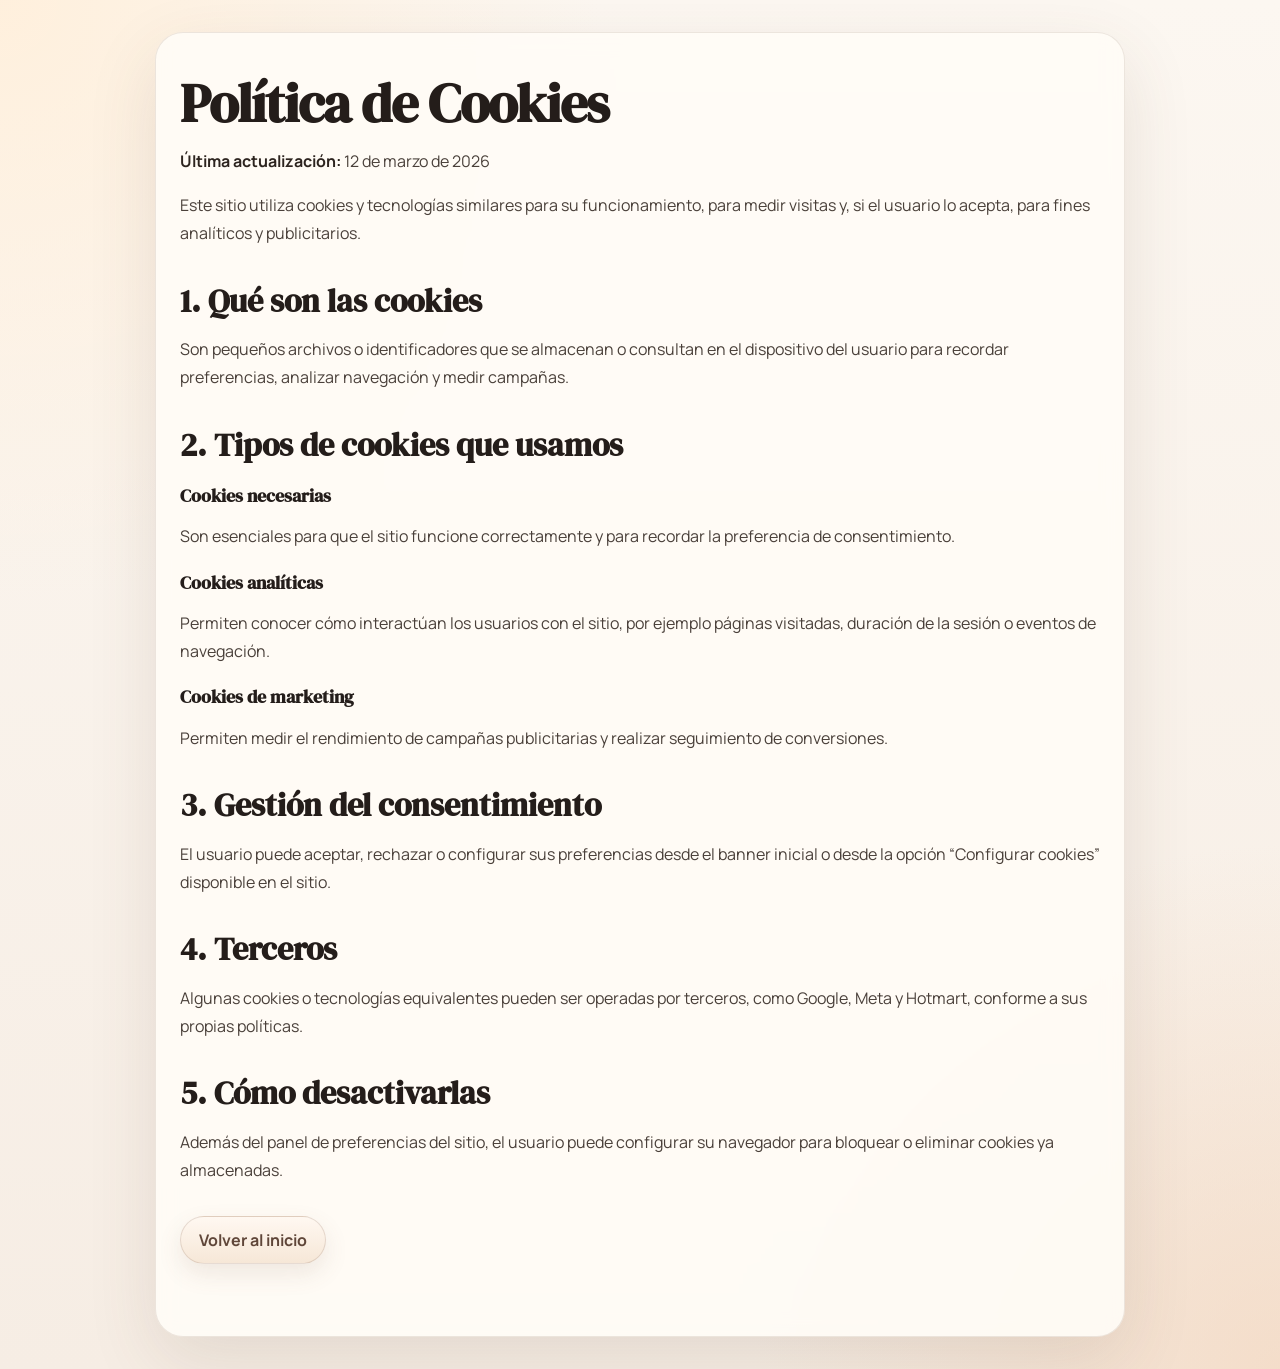
==== cookies.html @ 30d600c0 "feat: add legal pages and refine legal styles" ====
<!doctype html>
<html lang="es">
<head>
  <meta charset="UTF-8" />
  <meta name="viewport" content="width=device-width, initial-scale=1.0" />
  <title>Política de Cookies</title>
  <link rel="stylesheet" href="./legal.css" />
</head>
<body>
  <main class="legal-page">
    <h1>Política de Cookies</h1>
    <p><strong>Última actualización:</strong> 12 de marzo de 2026</p>

    <p>
      Este sitio utiliza cookies y tecnologías similares para su funcionamiento, para medir visitas
      y, si el usuario lo acepta, para fines analíticos y publicitarios.
    </p>

    <h2>1. Qué son las cookies</h2>
    <p>
      Son pequeños archivos o identificadores que se almacenan o consultan en el dispositivo del usuario
      para recordar preferencias, analizar navegación y medir campañas.
    </p>

    <h2>2. Tipos de cookies que usamos</h2>

    <h3>Cookies necesarias</h3>
    <p>
      Son esenciales para que el sitio funcione correctamente y para recordar la preferencia de consentimiento.
    </p>

    <h3>Cookies analíticas</h3>
    <p>
      Permiten conocer cómo interactúan los usuarios con el sitio, por ejemplo páginas visitadas, duración
      de la sesión o eventos de navegación.
    </p>

    <h3>Cookies de marketing</h3>
    <p>
      Permiten medir el rendimiento de campañas publicitarias y realizar seguimiento de conversiones.
    </p>

    <h2>3. Gestión del consentimiento</h2>
    <p>
      El usuario puede aceptar, rechazar o configurar sus preferencias desde el banner inicial o desde la opción
      “Configurar cookies” disponible en el sitio.
    </p>

    <h2>4. Terceros</h2>
    <p>
      Algunas cookies o tecnologías equivalentes pueden ser operadas por terceros, como Google, Meta y Hotmart,
      conforme a sus propias políticas.
    </p>

    <h2>5. Cómo desactivarlas</h2>
    <p>
      Además del panel de preferencias del sitio, el usuario puede configurar su navegador para bloquear o eliminar
      cookies ya almacenadas.
    </p>

    <p><a href="./index.html">Volver al inicio</a></p>
  </main>
</body>
</html>
---- legal.css ----
@import url("https://fonts.googleapis.com/css2?family=DM+Serif+Display:ital@0;1&family=Manrope:wght@400;500;700;800&display=swap");

body:has(.legal-page) {
  margin: 0;
  font-family: "Manrope", sans-serif;
  background:
    radial-gradient(circle at top left, rgba(255, 239, 219, 0.92) 0%, transparent 32%),
    radial-gradient(circle at bottom right, rgba(242, 208, 180, 0.55) 0%, transparent 28%),
    linear-gradient(180deg, #fcf7f1 0%, #f6ede4 100%);
  color: #332b27;
}

.legal-footer {
  border-top: 1px solid rgba(0,0,0,0.08);
  margin-top: 64px;
  padding: 28px 20px 40px;
  background: #faf7f4;
  color: #4a403a;
}

.legal-footer__inner {
  max-width: 1100px;
  margin: 0 auto;
}

.legal-footer__copy {
  margin: 0 0 12px;
  font-size: 14px;
}

.legal-footer__nav {
  display: flex;
  flex-wrap: wrap;
  gap: 12px 18px;
  margin-bottom: 14px;
}

.legal-footer__nav a,
.legal-footer__nav button {
  font: inherit;
  font-size: 14px;
  color: #7b5c4b;
  background: none;
  border: none;
  padding: 0;
  cursor: pointer;
  text-decoration: underline;
}

.legal-footer__disclaimer {
  font-size: 13px;
  line-height: 1.6;
  max-width: 850px;
  opacity: 0.9;
}

/* Banner */
.cookie-banner {
  position: fixed;
  left: 20px;
  right: 20px;
  bottom: 20px;
  z-index: 9999;
  max-width: 980px;
  margin: 0 auto;
  background: #fffaf6;
  border: 1px solid rgba(0,0,0,0.08);
  box-shadow: 0 18px 40px rgba(0,0,0,0.12);
  border-radius: 18px;
  padding: 18px;
}

.cookie-banner[hidden] {
  display: none !important;
}

.cookie-banner__title {
  margin: 0 0 8px;
  font-size: 18px;
  color: #3e312b;
}

.cookie-banner__text {
  margin: 0 0 14px;
  font-size: 14px;
  line-height: 1.6;
  color: #5a4d46;
  max-width: 820px;
}

.cookie-banner__actions {
  display: flex;
  flex-wrap: wrap;
  gap: 10px;
}

.cookie-btn {
  border-radius: 999px;
  padding: 11px 16px;
  border: 1px solid rgba(0,0,0,0.08);
  cursor: pointer;
  font: inherit;
}

.cookie-btn--primary {
  background: #7b5c4b;
  color: white;
}

.cookie-btn--secondary {
  background: white;
  color: #4a403a;
}

.cookie-btn--ghost {
  background: transparent;
  color: #7b5c4b;
}

/* Modal simple */
.cookie-modal {
  position: fixed;
  inset: 0;
  z-index: 10000;
  background: rgba(0,0,0,0.45);
  display: grid;
  place-items: center;
  padding: 20px;
}

.cookie-modal[hidden] {
  display: none !important;
}

.cookie-modal__panel {
  width: min(680px, 100%);
  background: #fff;
  border-radius: 20px;
  padding: 24px;
  box-shadow: 0 24px 60px rgba(0,0,0,0.18);
}

.cookie-modal__title {
  margin-top: 0;
}

.cookie-option {
  border: 1px solid rgba(0,0,0,0.08);
  border-radius: 14px;
  padding: 14px;
  margin-bottom: 12px;
}

.cookie-option strong {
  display: block;
  margin-bottom: 6px;
}

.cookie-option label {
  display: flex;
  gap: 10px;
  align-items: flex-start;
}

.legal-page {
  width: min(920px, calc(100% - 32px));
  margin: 32px auto;
  padding: 40px 24px 56px;
  color: #332b27;
  line-height: 1.75;
  background: rgba(255, 252, 247, 0.9);
  border: 1px solid rgba(122, 92, 75, 0.14);
  border-radius: 28px;
  box-shadow: 0 24px 70px rgba(92, 64, 46, 0.12);
  backdrop-filter: blur(10px);
}

.legal-page h1,
.legal-page h2,
.legal-page h3 {
  color: #241d1a;
  font-family: "DM Serif Display", serif;
  line-height: 1.15;
}

.legal-page h1 {
  margin: 0 0 0.8rem;
  font-size: clamp(2.1rem, 5vw, 3.35rem);
  letter-spacing: -0.02em;
}

.legal-page h2 {
  margin: 2.2rem 0 0.7rem;
  font-size: clamp(1.45rem, 3vw, 2rem);
}

.legal-page h3 {
  margin: 1.35rem 0 0.45rem;
  font-size: 1.15rem;
}

.legal-page p,
.legal-page li {
  font-size: 1rem;
  color: #4a403a;
}

.legal-page p:first-of-type {
  margin-top: 0;
}

.legal-page strong {
  color: #2d241f;
}

.legal-page ul {
  padding-left: 1.2rem;
  margin: 0.85rem 0 0;
}

.legal-page li + li {
  margin-top: 0.45rem;
}

.legal-page a {
  color: #7b5c4b;
  text-underline-offset: 0.18em;
}

.legal-page a:hover {
  color: #5f4639;
}

.legal-page > p:last-child {
  margin-top: 2rem;
}

.legal-page > p:last-child a {
  display: inline-flex;
  align-items: center;
  justify-content: center;
  min-height: 46px;
  padding: 0 18px;
  border-radius: 999px;
  border: 1px solid rgba(123, 92, 75, 0.18);
  background: linear-gradient(180deg, #fff8f1 0%, #f6e7d7 100%);
  box-shadow: 0 10px 24px rgba(123, 92, 75, 0.12);
  color: #5f4639;
  text-decoration: none;
  font-weight: 700;
}

.legal-page > p:last-child a:hover {
  transform: translateY(-1px);
  box-shadow: 0 14px 28px rgba(123, 92, 75, 0.16);
}

@media (max-width: 640px) {
  .legal-page {
    width: min(100% - 20px, 920px);
    margin: 12px auto;
    padding: 28px 18px 40px;
    border-radius: 22px;
  }

  .legal-page h1 {
    font-size: 2rem;
  }

  .legal-page h2 {
    margin-top: 1.75rem;
  }
}
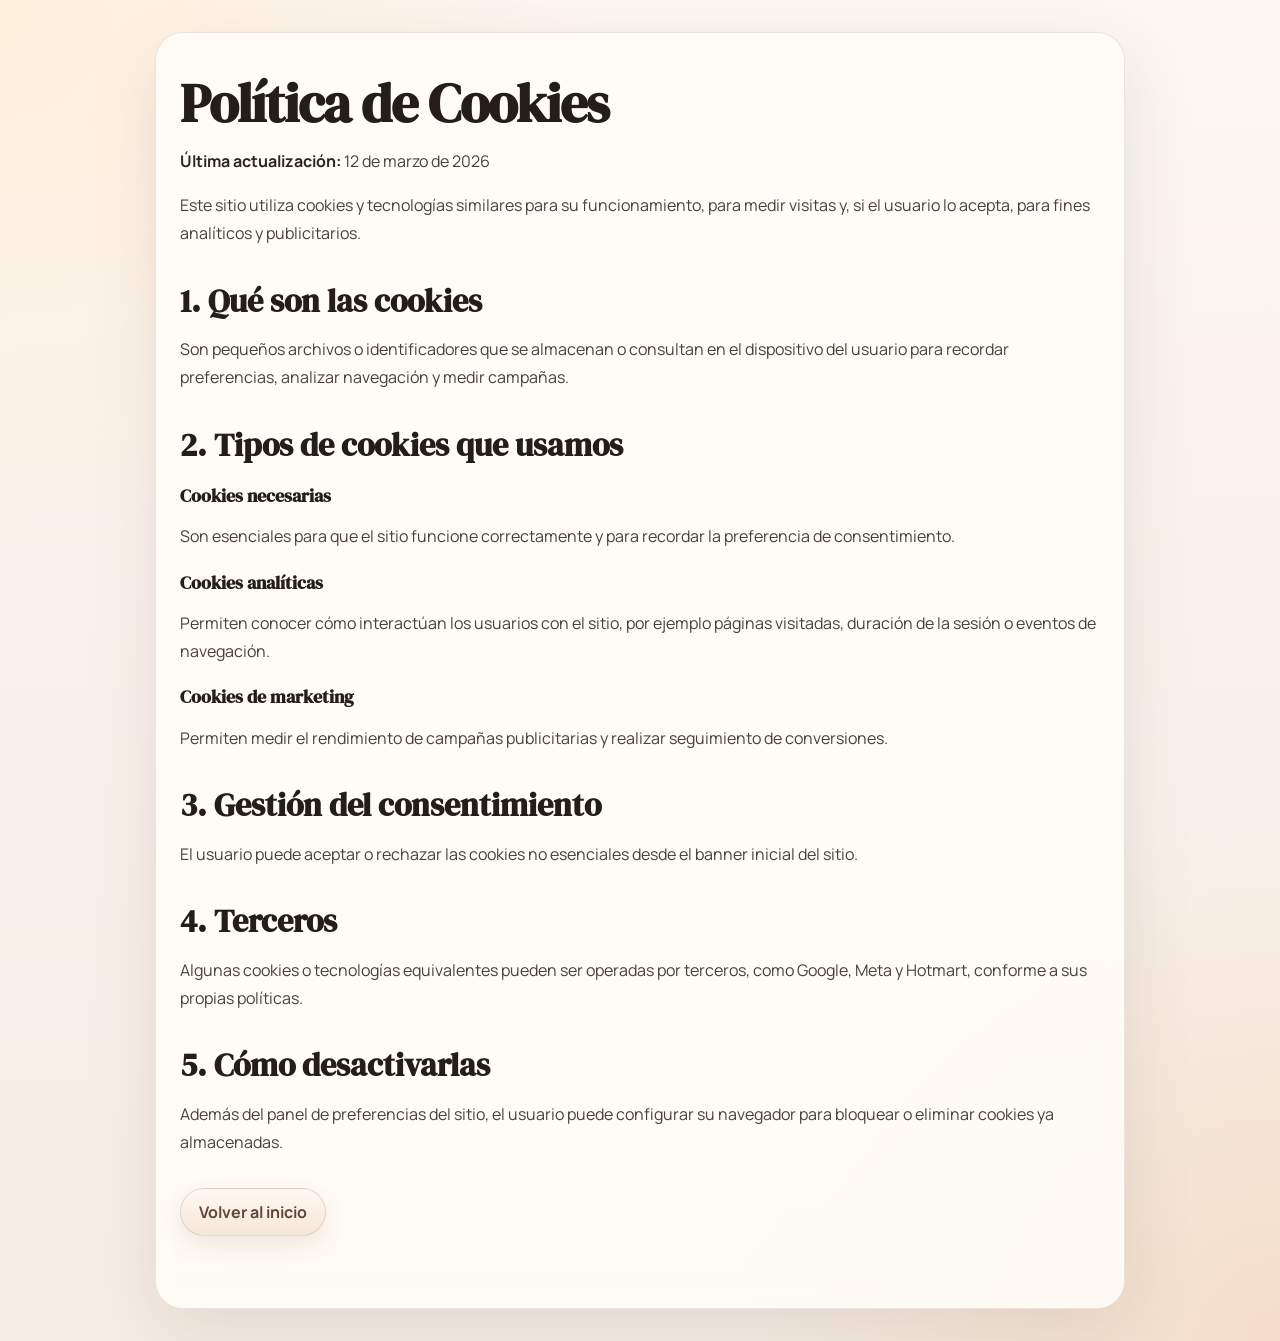
==== commit 6be39309: "feat: refine sitemap and simplify cookie consent" ====
--- a/cookies.html
+++ b/cookies.html
@@ -42,8 +42,7 @@
 
     <h2>3. Gestión del consentimiento</h2>
     <p>
-      El usuario puede aceptar, rechazar o configurar sus preferencias desde el banner inicial o desde la opción
-      “Configurar cookies” disponible en el sitio.
+      El usuario puede aceptar o rechazar las cookies no esenciales desde el banner inicial del sitio.
     </p>
 
     <h2>4. Terceros</h2>
--- a/legal.css
+++ b/legal.css
@@ -61,13 +61,20 @@
   right: 20px;
   bottom: 20px;
   z-index: 9999;
-  max-width: 980px;
+  max-width: 860px;
   margin: 0 auto;
-  background: #fffaf6;
-  border: 1px solid rgba(0,0,0,0.08);
-  box-shadow: 0 18px 40px rgba(0,0,0,0.12);
-  border-radius: 18px;
-  padding: 18px;
+  background:
+    radial-gradient(circle at top left, rgba(255, 241, 224, 0.96) 0%, transparent 42%),
+    linear-gradient(145deg, rgba(255, 250, 244, 0.97) 0%, rgba(244, 230, 215, 0.97) 100%);
+  border: 1px solid rgba(123, 92, 75, 0.16);
+  box-shadow: 0 22px 50px rgba(92, 64, 46, 0.18);
+  border-radius: 20px;
+  padding: 14px 16px;
+  backdrop-filter: blur(12px);
+  display: grid;
+  grid-template-columns: minmax(0, 1fr) auto;
+  gap: 14px 18px;
+  align-items: center;
 }
 
 .cookie-banner[hidden] {
@@ -75,91 +82,60 @@
 }
 
 .cookie-banner__title {
-  margin: 0 0 8px;
-  font-size: 18px;
-  color: #3e312b;
+  margin: 0 0 4px;
+  font-size: 1.05rem;
+  line-height: 1.1;
+  color: #2f241f;
+  font-family: "DM Serif Display", serif;
 }
 
 .cookie-banner__text {
-  margin: 0 0 14px;
-  font-size: 14px;
-  line-height: 1.6;
-  color: #5a4d46;
-  max-width: 820px;
+  margin: 0;
+  font-size: 0.86rem;
+  line-height: 1.45;
+  color: #5a4b44;
+  max-width: 560px;
+}
+
+.cookie-banner__text a {
+  color: #7b5c4b;
+  font-weight: 700;
+  text-underline-offset: 0.2em;
 }
 
 .cookie-banner__actions {
   display: flex;
-  flex-wrap: wrap;
-  gap: 10px;
+  flex-wrap: nowrap;
+  gap: 8px;
+  align-items: center;
+  justify-content: flex-end;
 }
 
 .cookie-btn {
+  min-height: 36px;
   border-radius: 999px;
-  padding: 11px 16px;
-  border: 1px solid rgba(0,0,0,0.08);
+  padding: 7px 13px;
+  border: 1px solid rgba(123, 92, 75, 0.16);
   cursor: pointer;
   font: inherit;
+  font-size: 0.84rem;
+  font-weight: 700;
+  transition: transform 0.18s ease, box-shadow 0.18s ease, background-color 0.18s ease;
+}
+
+.cookie-btn:hover {
+  transform: translateY(-1px);
 }
 
 .cookie-btn--primary {
-  background: #7b5c4b;
+  background: linear-gradient(180deg, #8a6854 0%, #6f5143 100%);
   color: white;
+  box-shadow: 0 10px 24px rgba(111, 81, 67, 0.24);
 }
 
 .cookie-btn--secondary {
-  background: white;
+  background: rgba(255, 250, 245, 0.82);
   color: #4a403a;
-}
-
-.cookie-btn--ghost {
-  background: transparent;
-  color: #7b5c4b;
-}
-
-/* Modal simple */
-.cookie-modal {
-  position: fixed;
-  inset: 0;
-  z-index: 10000;
-  background: rgba(0,0,0,0.45);
-  display: grid;
-  place-items: center;
-  padding: 20px;
-}
-
-.cookie-modal[hidden] {
-  display: none !important;
-}
-
-.cookie-modal__panel {
-  width: min(680px, 100%);
-  background: #fff;
-  border-radius: 20px;
-  padding: 24px;
-  box-shadow: 0 24px 60px rgba(0,0,0,0.18);
-}
-
-.cookie-modal__title {
-  margin-top: 0;
-}
-
-.cookie-option {
-  border: 1px solid rgba(0,0,0,0.08);
-  border-radius: 14px;
-  padding: 14px;
-  margin-bottom: 12px;
-}
-
-.cookie-option strong {
-  display: block;
-  margin-bottom: 6px;
-}
-
-.cookie-option label {
-  display: flex;
-  gap: 10px;
-  align-items: flex-start;
 }
 
 .legal-page {
@@ -256,6 +232,39 @@
 }
 
 @media (max-width: 640px) {
+  .cookie-banner {
+    left: 12px;
+    right: 12px;
+    bottom: 12px;
+    max-width: 420px;
+    padding: 14px 15px;
+    border-radius: 18px;
+    display: block;
+  }
+
+  .cookie-banner__title {
+    font-size: 1.05rem;
+  }
+
+  .cookie-banner__text {
+    margin-bottom: 12px;
+    font-size: 0.84rem;
+    line-height: 1.45;
+  }
+
+  .cookie-banner__actions {
+    gap: 6px;
+    margin-top: 10px;
+    flex-wrap: wrap;
+    justify-content: flex-start;
+  }
+
+  .cookie-btn {
+    min-height: 36px;
+    padding: 7px 12px;
+    font-size: 0.85rem;
+  }
+
   .legal-page {
     width: min(100% - 20px, 920px);
     margin: 12px auto;
